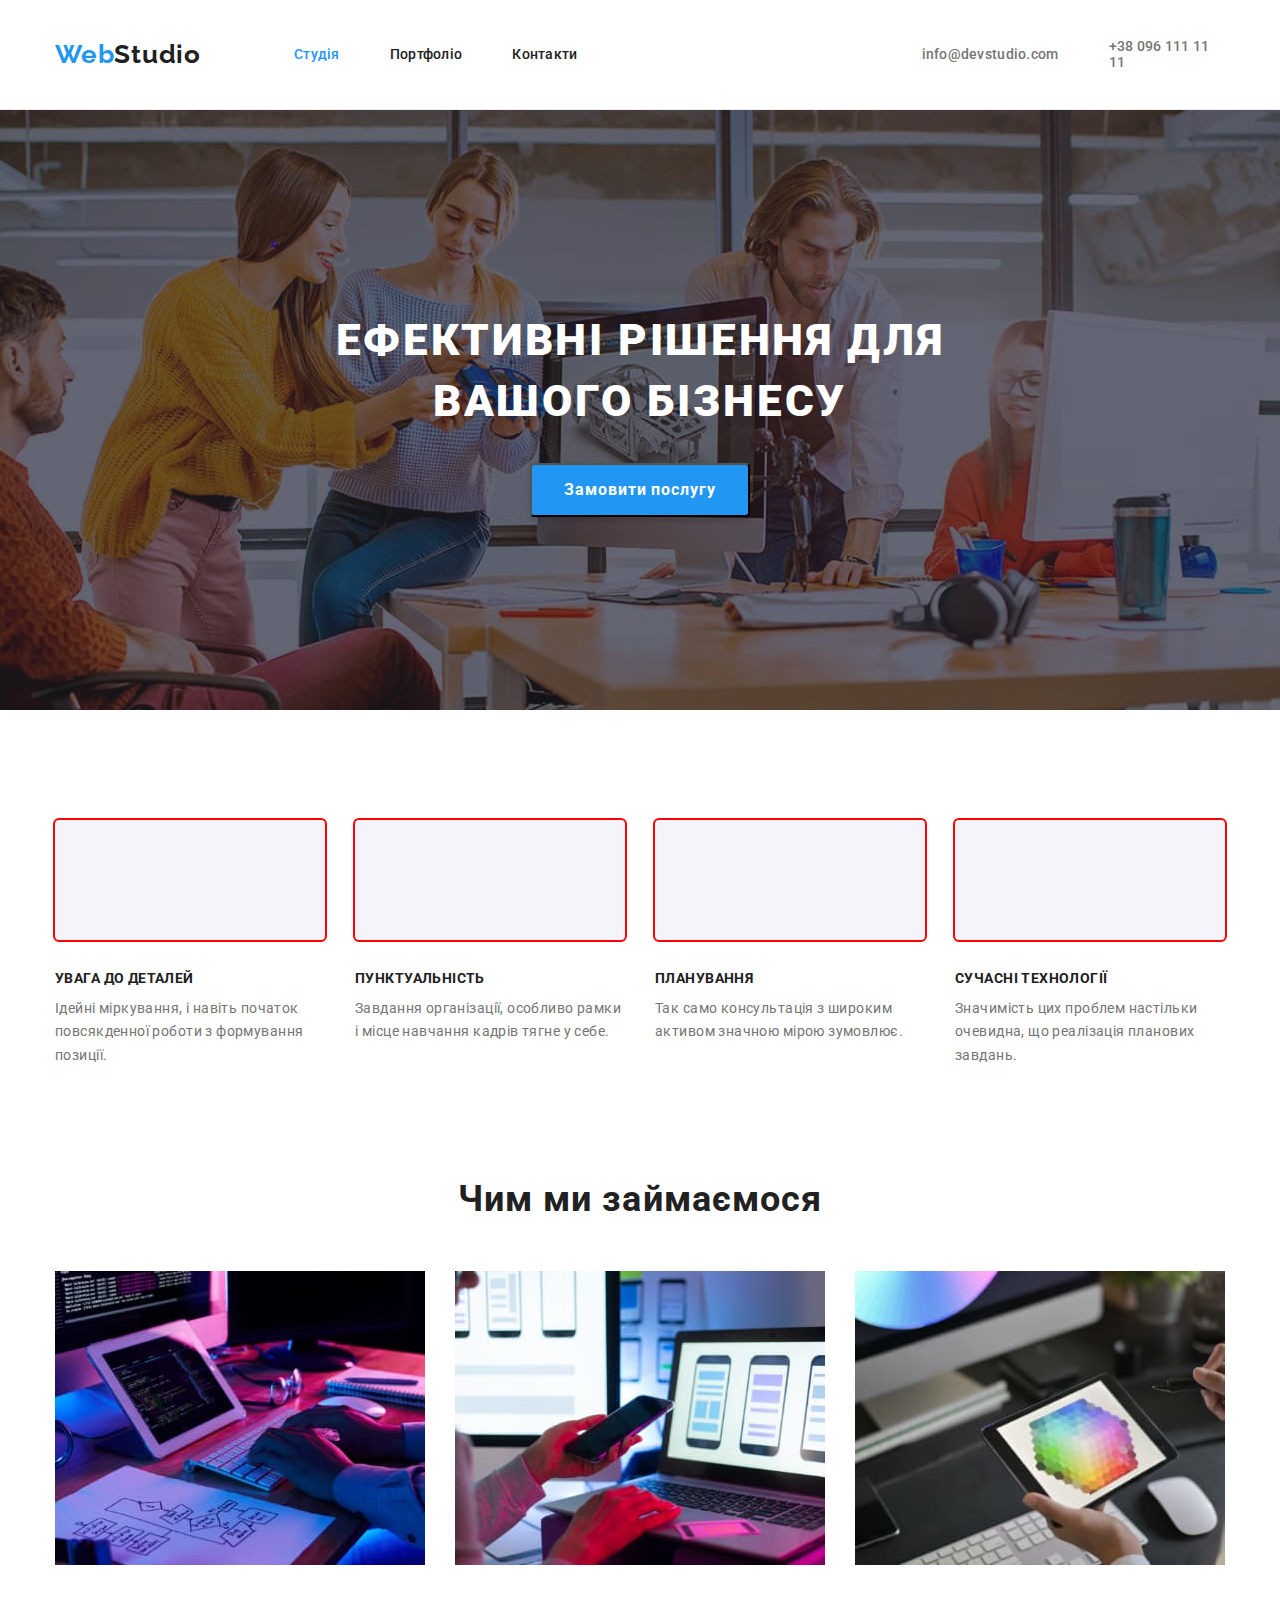
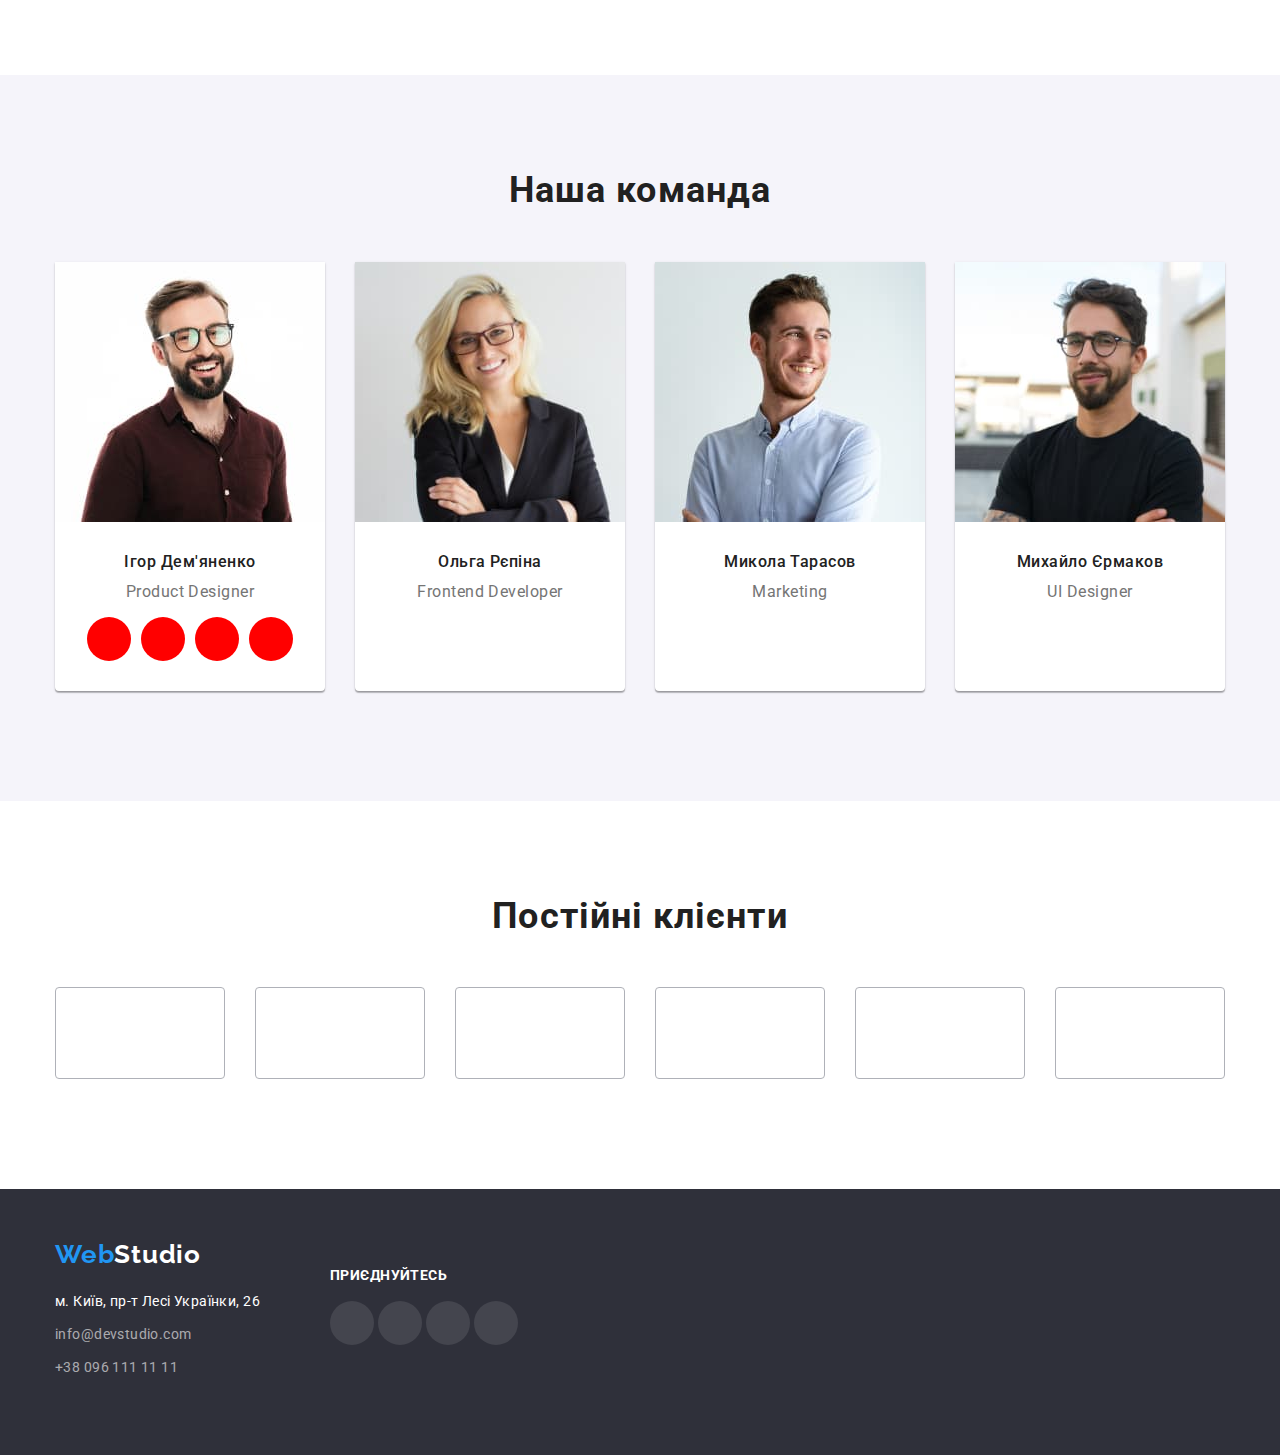
==== index.html @ a5ce5557 "upgrade main page" ====
<!DOCTYPE html>
<html lang="uk">
	<head>
		<meta charset="UTF-8" />
		<meta http-equiv="X-UA-Compatible" content="IE=edge" />
		<meta name="viewport" content="width=device-width, initial-scale=1.0" />
		<link rel="preconnect" href="https://fonts.googleapis.com" />
		<link rel="preconnect" href="https://fonts.gstatic.com" crossorigin />
		<link
			href="https://fonts.googleapis.com/css2?family=Raleway:wght@700&family=Roboto:wght@400;500;700;900&display=swap"
			rel="stylesheet"
		/>
		<link
    rel="stylesheet"
    href="https://cdnjs.cloudflare.com/ajax/libs/modern-normalize/1.0.0/modern-normalize.min.css"
  />
		<title>Studio</title>
		<link rel="stylesheet" href="./css/styles.css" />
	</head>
	<body>
		<header class="header border">
			<div class="container">
				<a href="index.html" class="logo link"> <span class="logo-header">Web</span>Studio </a>
				<nav class="nav">
					<ul class="site-nav list">
						<li><a href="index.html" class="nav-link link current">Студія</a></li>
						<li><a href="portfolio.html" class="nav-link link">Портфоліо</a></li>
						<li><a href="" class="nav-link link">Контакти</a></li>
					</ul>
				</nav>
				<div class="contact">
					<a
						href="mailto:info@devstudio.com"
						target="_blank"
						rel="noopener noreferrer nofollow"
						class="contact-link link"
					>
						info@devstudio.com
					</a>
					<a href="tel:+380961111111" class="contact-link link">+38 096 111 11 11</a>
				</div>
			</div>
		</header>
		<main class="main">
				<!--Hero section-->
				<section class="section hero-section">
					<div class="container">
					<h1 class="hero-title">ЕФЕКТИВНІ РІШЕННЯ ДЛЯ ВАШОГО БІЗНЕСУ</h1>
					<button type="button" class="hero-button button">Замовити послугу</button>	
					</div>
					
				</section>
				<!--Benefits section-->
				<section class="benefits-section section">
				<div class="container">
					<h2 class="visually-hidden">Переваги</h2>
					<ul class="list">
						<li class="b-item item">
							<h3 class="benefits-heading">УВАГА ДО ДЕТАЛЕЙ</h3>
							<p class="benefits-paragraph">
								Ідейні міркування, і навіть початок повсякденної роботи з формування позиції.
							</p>
						</li>
						<li class="b-item item">
							<h3 class="benefits-heading">ПУНКТУАЛЬНІСТЬ</h3>
							<p class="benefits-paragraph">
								Завдання організації, особливо рамки і місце навчання кадрів тягне у себе.
							</p>
						</li>
						<li class="b-item item">
							<h3 class="benefits-heading">ПЛАНУВАННЯ</h3>
							<p class="benefits-paragraph">Так само консультація з широким активом значною мірою зумовлює.</p>
						</li>
						<li class="b-item item">
							<h3 class="benefits-heading">СУЧАСНІ ТЕХНОЛОГІЇ</h3>
							<p class="benefits-paragraph">
								Значимість цих проблем настільки очевидна, що реалізація планових завдань.
							</p>
						</li>
					</ul>
				</div>	
				</section>
				<!--Service-->
				<section class="service-section section">
					<div class="container">
					<h2 class="service-heading">Чим ми займаємося</h2>
					<ul class="list">
						<li><img src="./images/working.jpg" alt="Створення сайтів" width="370" class="img"/></li>
						<li><img src="./images/phone-laptop.jpg" alt="Створення мобільних додатків" width="370" class="img"/></li>
						<li><img src="./images/color-panel.jpg" alt="Дизайн" width="370" class="img"/></li>
					</ul>	
					</div>
				</section>
				<!--Team section-->
				<section class="team-section section">
					<div class="container">
					<h2 class="team-big-heading">Наша команда</h2>
					<ul class="list">
						<li class="member">
							<img src="./images/Demyanenko.jpg" alt="Фото Ігора Дем'яненко" width="270" class="img"/>
							<h3 class="team-headings">Ігор Дем'яненко</h3>
							<p class="team-paragraph">Product Designer</p>
							<ul class="list">
								<li class="media"><a href=""></a></li>
								<li class="media"><a href=""></a></li>
								<li class="media"><a href=""></a></li>
								<li class="media"><a href=""></a></li>
							</ul>
						</li>
						<li class="member">
							<img src="./images/Repina.jpg" alt="Фото Ольги Репіної" width="270" class="img"/>
							<h3 class="team-headings">Ольга Рєпіна</h3>
							<p class="team-paragraph">Frontend Developer</p>
						</li>
						<li class="member">
							<img src="./images/Tarasov.jpg" alt="Фото Миколи Тарасова" width="270" class="img"/>
							<h3 class="team-headings">Микола Тарасов</h3>
							<p class="team-paragraph">Marketing</p>
						</li>
						<li class="member">
							<img src="./images/Ermakov.jpg" alt="Фото Михайло Єрмакова" width="270" class="img" class="img"/>
							<h3 class="team-headings">Михайло Єрмаков</h3>
							<p class="team-paragraph">UI Designer</p>
						</li>
					</ul>	
					</div>		
				</section>
				<!-- Clients section -->
				<section class="clients-section section">
					<div class="container">
				<h2 class="clients-heading">Постійні клієнти</h2>
				<ul class="list">
					<li class="clients-item"><a href=""></a></li>
					<li class="clients-item"><a href=""></a></li>
					<li class="clients-item"><a href=""></a></li>
					<li class="clients-item"><a href=""></a></li>
					<li class="clients-item"><a href=""></a></li>
					<li class="clients-item"><a href=""></a></li>
				</ul>
				</div>
				</section>
			</div>
		</main>
		<footer class="footer">
			<div class="container">
				<div class="f-container">
				<a href="index.html" class="logo link">
					<span class="logo-header">Web</span><span class="logo-studio">Studio</span>
				</a>
				<address class="address">
					<ul class=" footer-nav list">
						<li class="item">
							<a href="https://goo.gl/maps/347W6C7wutmksEbP7" class="street link">м. Київ, пр-т Лесі Українки, 26</a>
						</li>
						<li class="item">
							<a
								href="mailto:info@devstudio.com"
								target="_blank"
								rel="noopener noreferrer nofollow"
								class="contact-address link"
							>
								info@devstudio.com
							</a>
						</li>
						<li class="item"><a href="tel:+380961111111" class="contact-address link">+38 096 111 11 11</a></li>
					</ul>
				</address>
				</div>
				<div class="f-container">
					<p class="f-join">Приєднуйтесь</p>
					<ul class="list">
								<li class="f-media"><a href=""></a></li>
								<li class="f-media"><a href=""></a></li>
								<li class="f-media"><a href=""></a></li>
								<li class="f-media"><a href=""></a></li>
							</ul>
				</div>
			</div>
		</footer>
	</body>
</html>
---- css/styles.css ----
:root{
--primary-text-color: #212121;
--focus-text-color: #2196F3;
--focus-button-color: #188CE8;
--tetriary-text-color: #757575;
--primary-title-color: #FFFFFF;
--background-color: #2F303A;
--second-background-color: #F5F4FA;
--contact-address: rgba(255, 255, 255, 0.6);
--logo-half-color: #000000;
--border-color: #ECECEC;
--second-border-color: #EEEEEE;
--third-border-color: #AFB1B8;
}

*,
*::before,
*::after {
    box-sizing: border-box;
}

body {
    font-family: 'Roboto', sans-serif;
    color: var(--primary-text-color);
}

h1,
h2,
h3,
h4,
h5,
h6,
p {
    margin: 0;
}

ul {
    padding-left: 0;
}

img{
    display: block;
}
.visually-hidden {
    position: absolute;
    width: 1px;
    height: 1px;
    margin: -1px;
    border: 0;
    padding: 0;

    white-space: nowrap;
    clip-path: inset(100%);
    clip: rect(0 0 0 0);
    overflow: hidden;
}

.container{
    width: 1200px;
    padding-left: 15px;
    padding-right: 15px;
    margin: 0 auto;
    /* outline: 2px solid red; */
}


.header .container {
    display: flex;
    align-items: center;
}

.nav{
    display: flex;
    align-items: center;
}

.nav .current{
    color: var(--focus-text-color);
}


.logo {
    font-family: 'Raleway', sans-serif;
    font-weight: 700;
    font-size: 26px;
    line-height: 1.2;
    letter-spacing: 0.03em;
    color: var(--logo-half-color);    
}

.logo-header {
    color: var(--focus-text-color);    
}

.site-nav{
    display: flex;
    align-items: center;
    gap: 50px;
    margin-left: 93px;
}

.site-nav .link{
    display: block;
    padding-top: 32px;
    padding-bottom: 32px;
}

.list {
    list-style-type: none;
}

.button{
color: inherit;
cursor: pointer;
font-family: inherit;
}

.link {
    text-decoration: none;
    color: inherit;
}
.nav,
.contact{
    display: flex;
    align-items: center;

    font-weight: 500;
    font-size: 14px;
    line-height: 1.2;
    letter-spacing: 0.02em;
}

.contact{
    margin-left: 344px;
    gap: 50px;
}

.contact-link {
    color: var(--tetriary-text-color);
    display: flex;
    align-items: center;    
}

.contact-link::before{
    content: "";
}


.nav-link:hover,
.nav-link:focus,
.contact-link:hover,
.contact-link:focus{
color: var(--focus-text-color);
}

.border{
border-bottom: 1px solid var(--border-color); 
}

.section{
display: block;
padding-top: 94px;
padding-bottom: 94px;
}

/* =================Hero Section=======================*/


.hero-section{
    text-align: center;
    height: 600px;
    max-width: 1600px;
    padding-top: 200px;
    padding-bottom: 200px;
    background-image: linear-gradient(to right, rgba(47, 48, 58, 0.4), rgba(47, 48, 58, 0.4)), url(../images/background.jpg);
    background-color: var(--background-color);
    background-position: center;
    background-repeat: no-repeat;
    background-size: cover;
    margin-left: auto;
    margin-right: auto;
}

.hero-title{
    margin-right: auto;
    margin-left: auto;
    margin-bottom: 30px;
    max-width: 696px;
    font-weight: 900;
    font-size: 44px;
    line-height: 1.4;
    letter-spacing: 0.06em;
    text-transform: uppercase;
    color: var(--primary-title-color);
}

.button{
    width: 216;
    text-align: center;
    cursor: pointer;
    margin-right: auto;
    margin-left: auto;
    border-radius: 4px;
    padding: 10px 32px;
}

.hero-button{
    font-family: inherit;
    font-weight: 700;
    font-size: 16px;
    line-height: 1.9;
    display: flex;
    letter-spacing: 0.06em;
    color: var(--primary-title-color);
    background-color: var(--focus-text-color);
    box-shadow: 0px 4px 4px rgba(0, 0, 0, 0.15);
}
.hero-button:hover,
.hero-button:focus{
    background-color: var(--focus-button-color);
}


/* ==================Benefits section====================== */

.benefits-section .list{
    display: flex;
    gap: 30px;
    flex-wrap: wrap;
    justify-content: space-between;
}

.benefits-section .item{
    width: 270px;
}

.b-item::before{
display: block;
height: 120px;
content: "";
outline: 2px solid red;
margin-bottom: 30px;
background-color: var(--second-background-color);
background-size: contain;
background-position: center;
background-repeat: no-repeat;
border-radius: 4px;
}

.benefits-heading{
    margin-bottom: 10px;

    font-weight: 700;
    font-size: 14px;
    line-height: 1.2;
    letter-spacing: 0.03em;
    text-transform: uppercase;
}
.benefits-paragraph{
    font-weight: 400;
    font-size: 14px;
    line-height: 1.7;
    letter-spacing: 0.03em;
    color: var(--tetriary-text-color);
}

.service-section{
    padding-top: 0;
}

.service-heading{
    margin-bottom: 50px;
    font-weight: 700;
    font-size: 36px;
    line-height: 1.2;
    text-align: center;
    letter-spacing: 0.03em;
}

.service-section .list{
    display: flex;
    gap: 30px;
}

/* =================================Team section=================== */

.team-section{
background-color: var(--second-background-color);
}

.team-big-heading{
    margin-bottom: 50px;
    font-weight: 700;
    font-size: 36px;
    line-height: 1.2;
    text-align: center;
    letter-spacing: 0.03em;
}

.team-section .list{
    display: flex;
        gap: 30px;
}

.member{
    text-align: center;
    background-color: var(--primary-title-color);
    box-shadow: 0px 1px 3px rgba(0, 0, 0, 0.12), 0px 1px 1px rgba(0, 0, 0, 0.14), 0px 2px 1px rgba(0, 0, 0, 0.2);
    border-radius: 0px 0px 4px 4px;
}

.member .img{
    margin-bottom: 30px;
}

.team-headings{
    margin-bottom: 10px;
    font-weight: 500;
    font-size: 16px;
    line-height: 1.2;
    letter-spacing: 0.03em;
}

.team-paragraph{
    margin-bottom: 16px;
    font-weight: 400;
        font-size: 16px;
        line-height: 1.2;
        letter-spacing: 0.03em;
        color: var(--tetriary-text-color);
}

.member .list{
     gap: 10px;
     margin-left: 32px;
     margin-bottom: 30px;
}

.media{
    display: inline-block;
    height: 44px;
    width: 44px;
    border-radius: 50%;
    background-color: red;
    background-position: center;
}

.media:hover,
.media:focus{
    background-color: var(--focus-text-color);
}
/* =========================Clients section=============================*/

.clients-heading{
    margin-bottom: 50px;
    font-weight: 700;
        font-size: 36px;
        line-height: calc(42/36);
        text-align: center;
        letter-spacing: 0.03em;
}

.clients-section .list{
    display: flex;
    gap: 30px;
    flex-wrap: wrap;
    justify-content: space-between;
}

.clients-item{
    width: 170px;
    height: 92px;
    border: 1px solid var(--third-border-color);
    border-radius: 4px; 
}

.clients-item:hover,
.clients-item:focus{
    border: 1px solid var(--focus-text-color);

}

/* ===============================Footer========================= */


.footer{
    background-color: var(--background-color);
    padding-top: 50px;
    padding-bottom: 60px;
}

.footer .container{
display: flex;
align-items: center;
}

.f-container:not(:last-child){
   margin-right: 70px;
}


.address{
font-style: normal;
}


.street{
    font-size: 14px;
    line-height: 1.7;
    letter-spacing: 0.03em;
    color: var(--primary-title-color);
}

.footer-nav {
    margin-top: 20px;
}

.footer-nav .item+.item {
    margin-top: 9px;
}

.contact-address{
    font-size: 14px;
    line-height: 1.7;
    letter-spacing: 0.03em;
    text-decoration: none;
    color: var(--contact-address);
}


.logo-studio{
    color: var(--primary-title-color);
}

.f-join{
    margin-bottom: 20px;
    font-weight: 700;
    font-size: 14px;
    line-height: calc(14/16);
    letter-spacing: 0.03em;
    text-transform: uppercase;
    color: var(--primary-title-color);
}

.f-media {
    display: inline-block;
    height: 44px;
    width: 44px;
    border-radius: 50%;
    background-color: rgba(255, 255, 255, 0.1);
    background-position: center;
}

.f-media:hover,
.f-media:focus {
    background-color: var(--focus-text-color);
}

/* ==============portfolio=========== */

.portfolio-button-list{
    display: flex;
    flex-wrap: wrap;
    justify-content: center;
    padding-bottom: 50px;
    gap: 8px;
    margin-top: 0;
    margin-bottom: 0;
}



.portfolio-list{
    display: flex;
    flex-wrap: wrap;
    justify-content: space-between;
    gap: 30px;
    border: 2px;
    border-radius: 4px;
    border-color: var(--primary-acent-color);
}

.portfolio-button{
    display: inline-block;
    padding: 6px 22px;
    font-weight: 500;
    font-size: 16px;
    line-height: 1.6;
    text-align: center;
    letter-spacing: 0.03em;
    background-color: var(--second-background-color);
    border: 2px;
    border-radius: 4px;
    border-color: var(--border-color);
}

.portfolio-button:hover,
.portfolio-button:focus{
 color: var(--primary-title-color);
 background-color: var(--focus-text-color);
}

.portfolio-heading{
    margin-top: 20px;
    margin-bottom: 4px;
    font-weight: 700;
    font-size: 18px;
    line-height: 2;
    letter-spacing: 0.06em;
}

.portfolio-paragraph{
    font-weight: 400;
    font-size: 16px;
    line-height: 1.9;
    letter-spacing: 0.03em;
    color: var(--tetriary-text-color);
}

.portfolio-list-name {
    padding: 20px 24px;
    border: 1px solid var(--second-border-color);
    border-top: none;
}
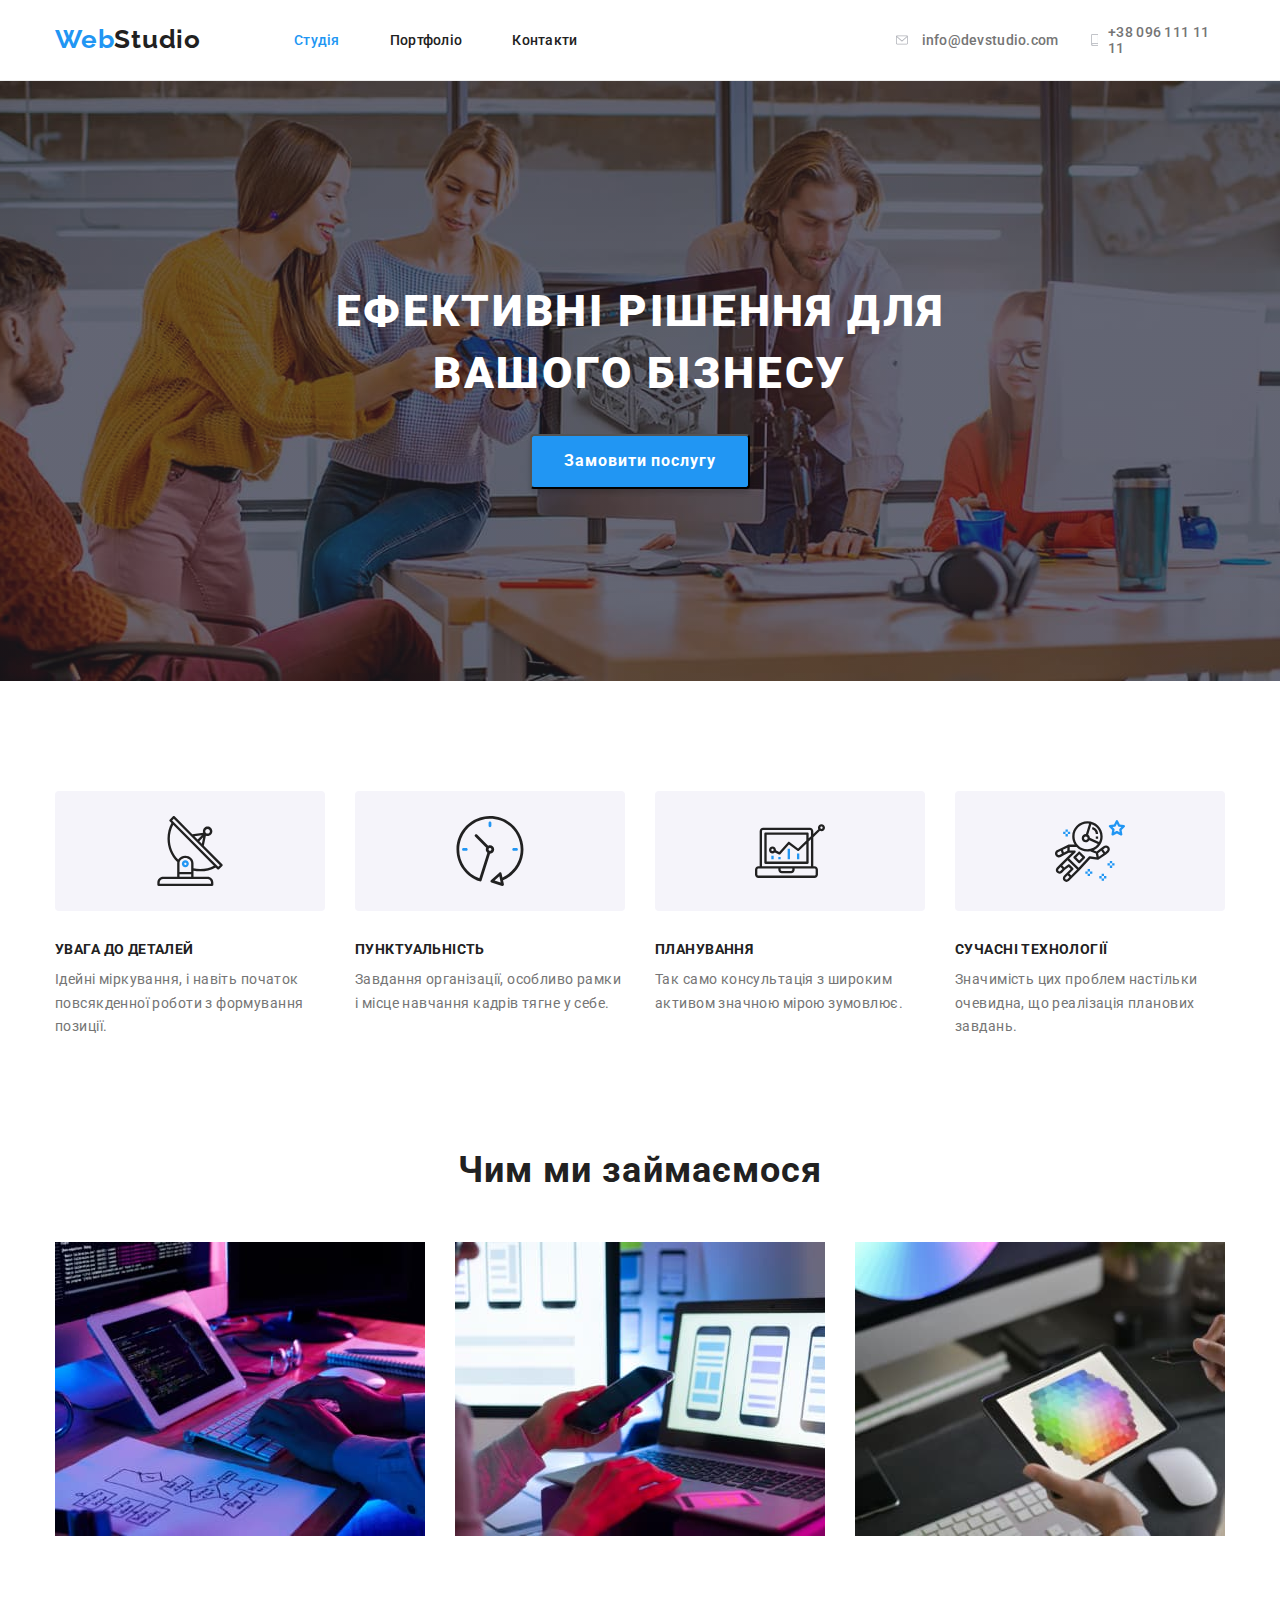
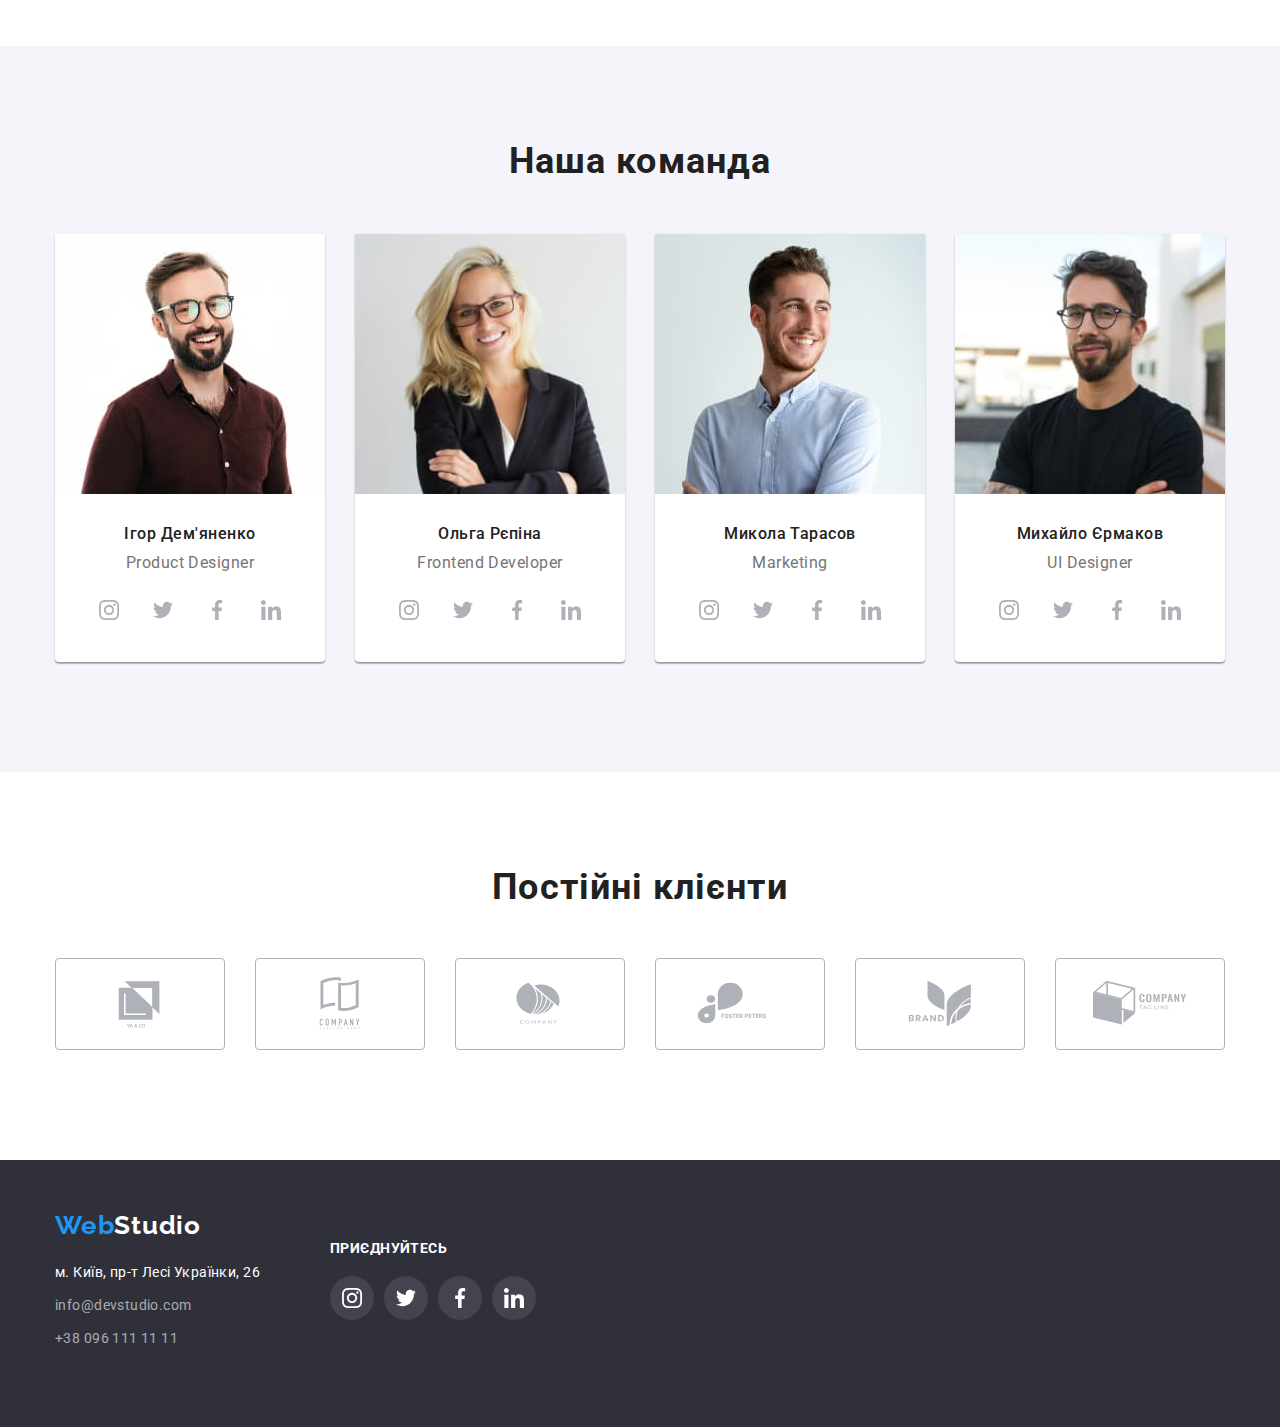
==== commit 81d0af68: "lists + footer (svg)" ====
--- a/index.html
+++ b/index.html
@@ -11,9 +11,9 @@
 			rel="stylesheet"
 		/>
 		<link
-    rel="stylesheet"
-    href="https://cdnjs.cloudflare.com/ajax/libs/modern-normalize/1.0.0/modern-normalize.min.css"
-  />
+			rel="stylesheet"
+			href="https://cdnjs.cloudflare.com/ajax/libs/modern-normalize/1.0.0/modern-normalize.min.css"
+		/>
 		<title>Studio</title>
 		<link rel="stylesheet" href="./css/styles.css" />
 	</head>
@@ -35,145 +35,357 @@
 						rel="noopener noreferrer nofollow"
 						class="contact-link link"
 					>
+						<svg class="h-contact envelope" width="20px" height="20px">
+							<use href="./images/icons.svg#icon-envelope"></use>
+						</svg>
 						info@devstudio.com
 					</a>
-					<a href="tel:+380961111111" class="contact-link link">+38 096 111 11 11</a>
+					<a href="tel:+380961111111" class="contact-link link">
+						<svg class="h-contact phone" width="10" height="16">
+							<use href="./images/icons.svg#icon-smartphone"></use>
+						</svg>
+						+38 096 111 11 11</a
+					>
 				</div>
 			</div>
 		</header>
 		<main class="main">
-				<!--Hero section-->
-				<section class="section hero-section">
-					<div class="container">
+			<!--Hero section-->
+			<section class="section hero-section">
+				<div class="container">
 					<h1 class="hero-title">ЕФЕКТИВНІ РІШЕННЯ ДЛЯ ВАШОГО БІЗНЕСУ</h1>
-					<button type="button" class="hero-button button">Замовити послугу</button>	
-					</div>
-					
-				</section>
-				<!--Benefits section-->
-				<section class="benefits-section section">
+					<button type="button" class="hero-button button">Замовити послугу</button>
+				</div>
+			</section>
+			<!--Benefits section-->
+			<section class="benefits-section section">
 				<div class="container">
 					<h2 class="visually-hidden">Переваги</h2>
 					<ul class="list">
 						<li class="b-item item">
+							<div class="benefits-items">
+								<svg class="benefits-links-icons" width="70px" height="70px">
+									<use href="./images/icons.svg#icon-antenna"></use>
+								</svg>
+							</div>
 							<h3 class="benefits-heading">УВАГА ДО ДЕТАЛЕЙ</h3>
 							<p class="benefits-paragraph">
 								Ідейні міркування, і навіть початок повсякденної роботи з формування позиції.
 							</p>
 						</li>
 						<li class="b-item item">
+							<div class="benefits-items">
+								<svg class="benefits-links-icons" width="70px" height="70px">
+									<use href="./images/icons.svg#icon-clock"></use>
+								</svg>
+							</div>
 							<h3 class="benefits-heading">ПУНКТУАЛЬНІСТЬ</h3>
 							<p class="benefits-paragraph">
 								Завдання організації, особливо рамки і місце навчання кадрів тягне у себе.
 							</p>
 						</li>
 						<li class="b-item item">
+							<div class="benefits-items">
+								<svg class="benefits-links-icons" width="70px" height="70px">
+									<use href="./images/icons.svg#icon-diagram"></use>
+								</svg>
+							</div>
 							<h3 class="benefits-heading">ПЛАНУВАННЯ</h3>
 							<p class="benefits-paragraph">Так само консультація з широким активом значною мірою зумовлює.</p>
 						</li>
 						<li class="b-item item">
+							<div class="benefits-items">
+								<svg class="benefits-links-icons" width="70px" height="70px">
+									<use href="./images/icons.svg#icon-astronaut"></use>
+								</svg>
+							</div>
 							<h3 class="benefits-heading">СУЧАСНІ ТЕХНОЛОГІЇ</h3>
 							<p class="benefits-paragraph">
 								Значимість цих проблем настільки очевидна, що реалізація планових завдань.
 							</p>
 						</li>
 					</ul>
-				</div>	
-				</section>
-				<!--Service-->
-				<section class="service-section section">
-					<div class="container">
+				</div>
+			</section>
+			<!--Service-->
+			<section class="service-section section">
+				<div class="container">
 					<h2 class="service-heading">Чим ми займаємося</h2>
 					<ul class="list">
-						<li><img src="./images/working.jpg" alt="Створення сайтів" width="370" class="img"/></li>
-						<li><img src="./images/phone-laptop.jpg" alt="Створення мобільних додатків" width="370" class="img"/></li>
-						<li><img src="./images/color-panel.jpg" alt="Дизайн" width="370" class="img"/></li>
-					</ul>	
-					</div>
-				</section>
-				<!--Team section-->
-				<section class="team-section section">
-					<div class="container">
+						<li><img src="./images/working.jpg" alt="Створення сайтів" width="370" class="img" /></li>
+						<li><img src="./images/phone-laptop.jpg" alt="Створення мобільних додатків" width="370" class="img" /></li>
+						<li><img src="./images/color-panel.jpg" alt="Дизайн" width="370" class="img" /></li>
+					</ul>
+				</div>
+			</section>
+			<!--Team section-->
+			<section class="team-section section">
+				<div class="container">
 					<h2 class="team-big-heading">Наша команда</h2>
 					<ul class="list">
 						<li class="member">
-							<img src="./images/Demyanenko.jpg" alt="Фото Ігора Дем'яненко" width="270" class="img"/>
+							<img src="./images/Demyanenko.jpg" alt="Фото Ігора Дем'яненко" width="270" class="img" />
 							<h3 class="team-headings">Ігор Дем'яненко</h3>
 							<p class="team-paragraph">Product Designer</p>
-							<ul class="list">
-								<li class="media"><a href=""></a></li>
-								<li class="media"><a href=""></a></li>
-								<li class="media"><a href=""></a></li>
-								<li class="media"><a href=""></a></li>
+							<ul class="social-links list">
+								<li class="social-links-items">
+									<a href="" class="social-links-circl">
+										<svg class="social-links-icons" width="20px" height="20px">
+											<use href="./images/icons.svg#icon-instagram"></use>
+										</svg>
+									</a>
+								</li>
+								<li class="social-links-items">
+									<a href="" class="social-links-circl">
+										<svg class="social-links-icons" width="20px">
+											<use href="./images/icons.svg#icon-twitter"></use>
+										</svg>
+									</a>
+								</li>
+								<li class="social-links-items">
+									<a href="" class="social-links-circl">
+										<svg class="social-links-icons" width="20px">
+											<use href="./images/icons.svg#icon-facebook"></use>
+										</svg>
+									</a>
+								</li>
+								<li class="social-links-items">
+									<a href="" class="social-links-circl">
+										<svg class="social-links-icons" width="20px">
+											<use href="./images/icons.svg#icon-linkedin"></use>
+										</svg>
+									</a>
+								</li>
 							</ul>
 						</li>
 						<li class="member">
-							<img src="./images/Repina.jpg" alt="Фото Ольги Репіної" width="270" class="img"/>
+							<img src="./images/Repina.jpg" alt="Фото Ольги Репіної" width="270" class="img" />
 							<h3 class="team-headings">Ольга Рєпіна</h3>
 							<p class="team-paragraph">Frontend Developer</p>
+							<ul class="social-links list">
+								<li class="social-links-items">
+									<a href="" class="social-links-circl">
+										<svg class="social-links-icons" width="20px" height="20px">
+											<use href="./images/icons.svg#icon-instagram"></use>
+										</svg>
+									</a>
+								</li>
+								<li class="social-links-items">
+									<a href="" class="social-links-circl">
+										<svg class="social-links-icons" width="20px">
+											<use href="./images/icons.svg#icon-twitter"></use>
+										</svg>
+									</a>
+								</li>
+								<li class="social-links-items">
+									<a href="" class="social-links-circl">
+										<svg class="social-links-icons" width="20px">
+											<use href="./images/icons.svg#icon-facebook"></use>
+										</svg>
+									</a>
+								</li>
+								<li class="social-links-items">
+									<a href="" class="social-links-circl">
+										<svg class="social-links-icons" width="20px">
+											<use href="./images/icons.svg#icon-linkedin"></use>
+										</svg>
+									</a>
+								</li>
+							</ul>
 						</li>
 						<li class="member">
-							<img src="./images/Tarasov.jpg" alt="Фото Миколи Тарасова" width="270" class="img"/>
+							<img src="./images/Tarasov.jpg" alt="Фото Миколи Тарасова" width="270" class="img" />
 							<h3 class="team-headings">Микола Тарасов</h3>
 							<p class="team-paragraph">Marketing</p>
+							<ul class="social-links list">
+								<li class="social-links-items">
+									<a href="" class="social-links-circl">
+										<svg class="social-links-icons" width="20px" height="20px">
+											<use href="./images/icons.svg#icon-instagram"></use>
+										</svg>
+									</a>
+								</li>
+								<li class="social-links-items">
+									<a href="" class="social-links-circl">
+										<svg class="social-links-icons" width="20px">
+											<use href="./images/icons.svg#icon-twitter"></use>
+										</svg>
+									</a>
+								</li>
+								<li class="social-links-items">
+									<a href="" class="social-links-circl">
+										<svg class="social-links-icons" width="20px">
+											<use href="./images/icons.svg#icon-facebook"></use>
+										</svg>
+									</a>
+								</li>
+								<li class="social-links-items">
+									<a href="" class="social-links-circl">
+										<svg class="social-links-icons" width="20px">
+											<use href="./images/icons.svg#icon-linkedin"></use>
+										</svg>
+									</a>
+								</li>
+							</ul>
 						</li>
 						<li class="member">
-							<img src="./images/Ermakov.jpg" alt="Фото Михайло Єрмакова" width="270" class="img" class="img"/>
+							<img src="./images/Ermakov.jpg" alt="Фото Михайло Єрмакова" width="270" class="img" />
 							<h3 class="team-headings">Михайло Єрмаков</h3>
 							<p class="team-paragraph">UI Designer</p>
-						</li>
-					</ul>	
-					</div>		
-				</section>
-				<!-- Clients section -->
-				<section class="clients-section section">
-					<div class="container">
-				<h2 class="clients-heading">Постійні клієнти</h2>
-				<ul class="list">
-					<li class="clients-item"><a href=""></a></li>
-					<li class="clients-item"><a href=""></a></li>
-					<li class="clients-item"><a href=""></a></li>
-					<li class="clients-item"><a href=""></a></li>
-					<li class="clients-item"><a href=""></a></li>
-					<li class="clients-item"><a href=""></a></li>
-				</ul>
-				</div>
-				</section>
-			</div>
+							<ul class="social-links list">
+								<li class="social-links-items">
+									<a href="" class="social-links-circl">
+										<svg class="social-links-icons" width="20px" height="20px">
+											<use href="./images/icons.svg#icon-instagram"></use>
+										</svg>
+									</a>
+								</li>
+								<li class="social-links-items">
+									<a href="" class="social-links-circl">
+										<svg class="social-links-icons" width="20px">
+											<use href="./images/icons.svg#icon-twitter"></use>
+										</svg>
+									</a>
+								</li>
+								<li class="social-links-items">
+									<a href="" class="social-links-circl">
+										<svg class="social-links-icons" width="20px">
+											<use href="./images/icons.svg#icon-facebook"></use>
+										</svg>
+									</a>
+								</li>
+								<li class="social-links-items">
+									<a href="" class="social-links-circl">
+										<svg class="social-links-icons" width="20px">
+											<use href="./images/icons.svg#icon-linkedin"></use>
+										</svg>
+									</a>
+								</li>
+							</ul>
+						</li>
+					</ul>
+				</div>
+			</section>
+			<!-- Clients section -->
+			<section class="clients-section section">
+				<div class="container">
+					<h2 class="clients-heading">Постійні клієнти</h2>
+					<ul class="list clients-list">
+						<li class="clients-items">
+							<div class="clients-items">
+								<a href="" class="clients-links">
+									<svg class="features-links-icons" width="106px" height="60px">
+										<use href="./images/icons.svg#icon-Logo-1"></use>
+									</svg>
+								</a>
+							</div>
+						</li>
+						<li class="clients-items">
+							<div class="clients-items">
+								<a href="" class="clients-links">
+									<svg class="features-links-icons" width="106px" height="60px">
+										<use href="./images/icons.svg#icon-Logo-2"></use>
+									</svg>
+								</a>
+							</div>
+						</li>
+						<li class="clients-items">
+							<div class="clients-items">
+								<a href="" class="clients-links">
+									<svg class="features-links-icons" width="106px" height="60px">
+										<use href="./images/icons.svg#icon-Logo-3"></use>
+									</svg>
+								</a>
+							</div>
+						</li>
+						<li class="clients-items">
+							<div class="clients-items">
+								<a href="" class="clients-links">
+									<svg class="features-links-icons" width="106px" height="60px">
+										<use href="./images/icons.svg#icon-Logo-4"></use>
+									</svg>
+								</a>
+							</div>
+						</li>
+						<li class="clients-items">
+							<div class="clients-items">
+								<a href="" class="clients-links">
+									<svg class="features-links-icons" width="106px" height="60px">
+										<use href="./images/icons.svg#icon-Logo-5"></use>
+									</svg>
+								</a>
+							</div>
+						</li>
+						<li class="clients-items">
+							<div class="clients-items">
+								<a href="" class="clients-links">
+									<svg class="features-links-icons" width="106px" height="60px">
+										<use href="./images/icons.svg#icon-Logo-6"></use>
+									</svg>
+								</a>
+							</div>
+						</li>
+					</ul>
+				</div>
+			</section>
 		</main>
 		<footer class="footer">
 			<div class="container">
 				<div class="f-container">
-				<a href="index.html" class="logo link">
-					<span class="logo-header">Web</span><span class="logo-studio">Studio</span>
-				</a>
-				<address class="address">
-					<ul class=" footer-nav list">
-						<li class="item">
-							<a href="https://goo.gl/maps/347W6C7wutmksEbP7" class="street link">м. Київ, пр-т Лесі Українки, 26</a>
-						</li>
-						<li class="item">
-							<a
-								href="mailto:info@devstudio.com"
-								target="_blank"
-								rel="noopener noreferrer nofollow"
-								class="contact-address link"
-							>
-								info@devstudio.com
+					<a href="index.html" class="logo link">
+						<span class="logo-header">Web</span><span class="logo-studio">Studio</span>
+					</a>
+					<address class="address">
+						<ul class="footer-nav list">
+							<li class="item">
+								<a href="https://goo.gl/maps/347W6C7wutmksEbP7" class="street link">м. Київ, пр-т Лесі Українки, 26</a>
+							</li>
+							<li class="item">
+								<a
+									href="mailto:info@devstudio.com"
+									target="_blank"
+									rel="noopener noreferrer nofollow"
+									class="contact-address link"
+								>
+									info@devstudio.com
+								</a>
+							</li>
+							<li class="item"><a href="tel:+380961111111" class="contact-address link">+38 096 111 11 11</a></li>
+						</ul>
+					</address>
+				</div>
+				<div class="social-links-footer">
+					<p class="f-join">Приєднуйтесь</p>
+					<ul class="social-links list">
+						<li class="social-links-items">
+							<a href="" class="social-links-circl">
+								<svg class="social-links-icons" width="20px" hight="20px">
+									<use href="./images/icons.svg#icon-instagram"></use>
+								</svg>
 							</a>
 						</li>
-						<li class="item"><a href="tel:+380961111111" class="contact-address link">+38 096 111 11 11</a></li>
-					</ul>
-				</address>
-				</div>
-				<div class="f-container">
-					<p class="f-join">Приєднуйтесь</p>
-					<ul class="list">
-								<li class="f-media"><a href=""></a></li>
-								<li class="f-media"><a href=""></a></li>
-								<li class="f-media"><a href=""></a></li>
-								<li class="f-media"><a href=""></a></li>
-							</ul>
+						<li class="social-links-items">
+							<a href="" class="social-links-circl">
+								<svg class="social-links-icons" width="20px">
+									<use href="./images/icons.svg#icon-twitter"></use>
+								</svg>
+							</a>
+						</li>
+						<li class="social-links-items">
+							<a href="" class="social-links-circl">
+								<svg class="social-links-icons" width="20px">
+									<use href="./images/icons.svg#icon-facebook"></use>
+								</svg>
+							</a>
+						</li>
+						<li class="social-links-items">
+							<a href="" class="social-links-circl">
+								<svg class="social-links-icons" width="20px">
+									<use href="./images/icons.svg#icon-linkedin"></use>
+								</svg>
+							</a>
+						</li>
+					</ul>
 				</div>
 			</div>
 		</footer>
--- a/css/styles.css
+++ b/css/styles.css
@@ -11,6 +11,7 @@
 --border-color: #ECECEC;
 --second-border-color: #EEEEEE;
 --third-border-color: #AFB1B8;
+--contact-color: #43444D;
 }
 
 *,
@@ -97,6 +98,8 @@
     align-items: center;
     gap: 50px;
     margin-left: 93px;
+        margin-top: 0;
+        margin-bottom: 0;
 }
 
 .site-nav .link{
@@ -126,31 +129,48 @@
 
     font-weight: 500;
     font-size: 14px;
-    line-height: 1.2;
+    line-height: calc(16/14);
     letter-spacing: 0.02em;
 }
 
 .contact{
-    margin-left: 344px;
-    gap: 50px;
+    margin-left: 318px;
+    gap: 30px;
 }
 
 .contact-link {
     color: var(--tetriary-text-color);
     display: flex;
-    align-items: center;    
-}
-
-.contact-link::before{
-    content: "";
-}
+    align-items: center;  
+    /* outline: 2px solid red; */
+}
+
+.phone{
+        fill: var(--third-border-color);
+        width: 10px;
+        height: 16px;
+        margin-right: 10px;
+    }
+
+.envelope{
+        fill: #AFB1B8;
+        width: 16px;
+        height: 12px;
+        margin-right: 10px;
+    }
 
 
 .nav-link:hover,
 .nav-link:focus,
 .contact-link:hover,
 .contact-link:focus{
-color: var(--focus-text-color);
+    color: var(--focus-text-color);
+    fill: var(--focus-text-color);
+}
+
+.contact-link:hover .h-contact,
+.contact-link:focus .h-contact {
+    fill: var(--focus-text-color);
 }
 
 .border{
@@ -234,18 +254,6 @@
     width: 270px;
 }
 
-.b-item::before{
-display: block;
-height: 120px;
-content: "";
-outline: 2px solid red;
-margin-bottom: 30px;
-background-color: var(--second-background-color);
-background-size: contain;
-background-position: center;
-background-repeat: no-repeat;
-border-radius: 4px;
-}
 
 .benefits-heading{
     margin-bottom: 10px;
@@ -263,6 +271,24 @@
     letter-spacing: 0.03em;
     color: var(--tetriary-text-color);
 }
+
+.benefits-items {
+    width: 270px;
+    height: 120px;
+    background-color: var(--second-background-color);
+    border-radius: 4px;
+    display: flex;
+    margin-bottom: 30px;
+}
+
+.benefits-links-icons {
+    margin: auto;
+    width: 70px;
+    height: 70px;
+}
+
+
+/* =====================Service section==================== */
 
 .service-section{
     padding-top: 0;
@@ -333,21 +359,42 @@
 .member .list{
      gap: 10px;
      margin-left: 32px;
+     margin-right: 32px;
      margin-bottom: 30px;
 }
 
-.media{
-    display: inline-block;
+.social-links {
+    gap: 10px;
+    display: flex;
+    justify-content: center;
+
+}
+
+.social-links-circl {
+    display: flex;
+    justify-content: center;
+    width: 44px;
     height: 44px;
-    width: 44px;
     border-radius: 50%;
-    background-color: red;
-    background-position: center;
-}
-
-.media:hover,
-.media:focus{
+
+}
+
+.social-links-icons {
+    fill: var(--third-border-color);
+    width: 20px;
+    height: 20px;
+    margin: auto;
+}
+
+.social-links-circl:hover,
+.social-links-circl:focus {
+    fill: var(--primary-title-color);
     background-color: var(--focus-text-color);
+}
+
+.social-links-circl:hover svg,
+.social-links-circl:focus svg {
+    fill: var(--primary-title-color);
 }
 /* =========================Clients section=============================*/
 
@@ -360,24 +407,41 @@
         letter-spacing: 0.03em;
 }
 
-.clients-section .list{
-    display: flex;
+.clients-list {
     gap: 30px;
-    flex-wrap: wrap;
-    justify-content: space-between;
-}
-
-.clients-item{
+    display: flex;
+    justify-content: center;
+}
+
+
+.clients-links {
+    border: 1px solid var(--third-border-color);
+    border-radius: 4px;
     width: 170px;
     height: 92px;
-    border: 1px solid var(--third-border-color);
-    border-radius: 4px; 
-}
-
-.clients-item:hover,
-.clients-item:focus{
+    margin: auto;
+    display: flex;
+    justify-content: center;
+    align-items: center;
+}
+
+.features-links-icons{
+    width: 106px;
+    height: 60px;
+    fill: var(--third-border-color);
+}
+
+
+.clients-links:hover,
+.clients-links:focus {
+    fill: var(--focus-text-color);
     border: 1px solid var(--focus-text-color);
 
+}
+
+.clients-links:hover svg,
+.clients-links:focus svg {
+    fill: var(--focus-text-color);
 }
 
 /* ===============================Footer========================= */
@@ -394,7 +458,7 @@
 align-items: center;
 }
 
-.f-container:not(:last-child){
+.social-links-footer:not(:last-child){
    margin-right: 70px;
 }
 
@@ -436,24 +500,29 @@
     margin-bottom: 20px;
     font-weight: 700;
     font-size: 14px;
-    line-height: calc(14/16);
+    line-height: calc(16/14);
     letter-spacing: 0.03em;
     text-transform: uppercase;
     color: var(--primary-title-color);
 }
 
-.f-media {
-    display: inline-block;
-    height: 44px;
-    width: 44px;
-    border-radius: 50%;
-    background-color: rgba(255, 255, 255, 0.1);
-    background-position: center;
-}
-
-.f-media:hover,
-.f-media:focus {
+.social-links-footer {
+    margin-left: 70px;
+}
+
+
+.social-links-footer .social-links-circl {
+    background-color: var(--contact-color);
+}
+
+.social-links-footer .social-links-icons {
+    fill: var(--primary-title-color);
+}
+
+.social-links-footer .social-links-circl:hover,
+.social-links-footer .social-links-circl:focus {
     background-color: var(--focus-text-color);
+
 }
 
 /* ==============portfolio=========== */
@@ -498,6 +567,7 @@
 .portfolio-button:focus{
  color: var(--primary-title-color);
  background-color: var(--focus-text-color);
+box-shadow: 0px 3px 1px rgba(0, 0, 0, 0.1), 0px 1px 2px rgba(0, 0, 0, 0.08), 0px 2px 2px rgba(0, 0, 0, 0.12);
 }
 
 .portfolio-heading{
@@ -521,4 +591,9 @@
     padding: 20px 24px;
     border: 1px solid var(--second-border-color);
     border-top: none;
+}
+
+.portfolio-item:hover,
+.portfolio-item:focus{
+    box-shadow: 0px 1px 1px rgba(0, 0, 0, 0.12), 0px 4px 4px rgba(0, 0, 0, 0.06), 1px 4px 6px rgba(0, 0, 0, 0.16);
 }